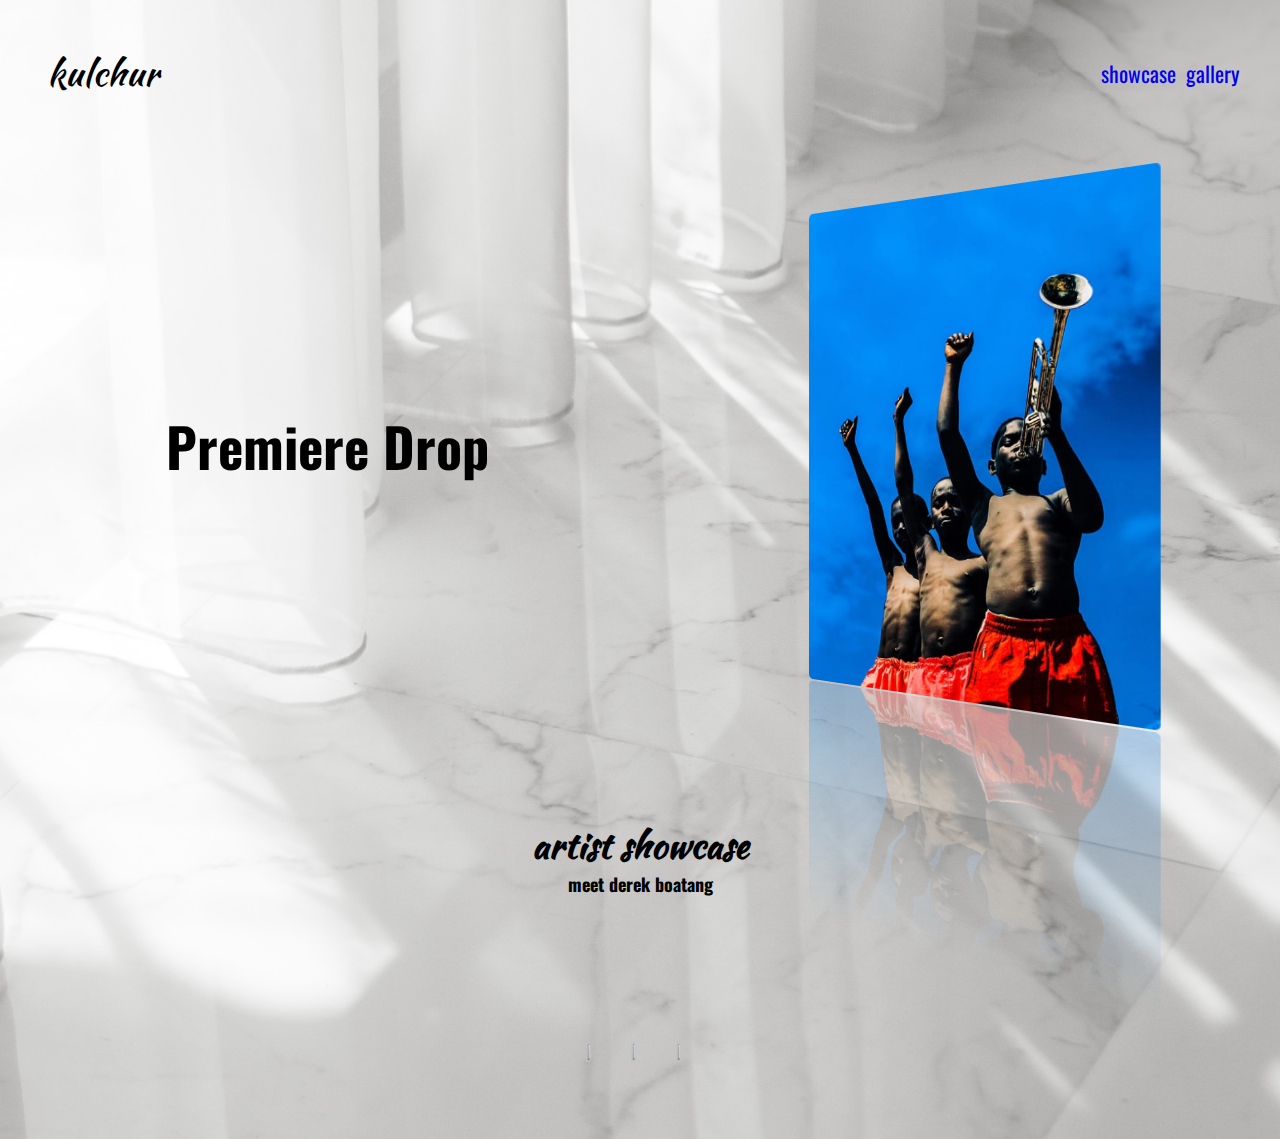
==== index.html @ 21edd9a6 "initial commit" ====
<!DOCTYPE html>
<html lang="en">
	<head>
		<meta charset="UTF-8" />
		<meta http-equiv="X-UA-Compatible" content="IE=edge" />
		<meta name="viewport" content="width=device-width, initial-scale=1.0" />
		<!-- Fonts -->
		<link rel="preconnect" href="https://fonts.googleapis.com" />
		<link rel="preconnect" href="https://fonts.gstatic.com" crossorigin />
		<link
			href="https://fonts.googleapis.com/css2?family=Kaushan+Script&family=Open+Sans&family=Oswald&display=swap"
			rel="stylesheet"
		/>

		<link rel="stylesheet" href="style.css" />
		<script src="script.js" defer></script>
		<title>kulchur</title>
	</head>
	<body>
		<nav class="nav">
			<div class="logo">
				<p class="logo-font kulchur">kulchur</p>
			</div>
			<div class="nav-links">
				<a class="links" href="#">showcase</a
				><a class="links" href="#">gallery</a>
			</div>
		</nav>
		<section class="hero">
			<div class="hero-left">
				<h2 class="hero-text">Premiere Drop</h2>
			</div>
			<div class="hero-right">
				<img
					id="featured-img"
					class="featured-hero"
					src="images/BoatengNFT.jpeg"
					alt=""
				/>
			</div>
		</section>
		<section class="showcase">
			<div class="artist">
				<h3 class="artist-header">artist showcase</h3>
				<h4 class="artist-copy">meet derek boatang</h4>
			</div>
		</section>
		<section class="cards">
			<div class="card-container">
				<img
					class="card-effect"
					src="https://images.unsplash.com/photo-1569390173732-5c735072c80f?ixlib=rb-1.2.1&ixid=eyJhcHBfaWQiOjEyMDd9&auto=format&fit=crop&w=500&q=60"
					alt=""
				/>
				<img
					class="card-effect"
					src="https://images.unsplash.com/photo-1582842195329-6a0baffd2a39?ixlib=rb-1.2.1&ixid=eyJhcHBfaWQiOjEyMDd9&auto=format&fit=crop&w=500&q=60"
					alt=""
				/>
				<img
					class="card-effect"
					src="https://images.unsplash.com/photo-1600722230999-22c256d38cb7?ixlib=rb-1.2.1&ixid=eyJhcHBfaWQiOjEyMDd9&auto=format&fit=crop&w=500&q=60"
					alt=""
				/>
			</div>
		</section>
		<section class="info" id="info1"></section>
		<section class="info" id="info2"></section>
	</body>
</html>
---- style.css ----
/* General Styling */

* {
	margin: 0;
	padding: 0;
	box-sizing: border-box;
	font-size: 18px;
	font-family: "Oswald", sans-serif;
	/* border: 2px solid black; */
}

body {
	background-image: url("images/marble.jpg");
	background-position: center;
	background-repeat: no-repeat;
	background-size: cover;
	width: 100%;
	min-height: 100vh;
}

h2 {
	font-size: 3rem;
}

h3 {
	font-size: 2rem;
}

h4 {
	font-size: 1rem;
}

/* Nav Styling */
.nav {
	display: flex;
	justify-content: space-between;
}

.nav-links {
	display: flex;
	justify-content: space-around;
	align-items: center;
	margin-right: 2rem;
}

.links {
	padding: 5px;
	font-size: 1.2em;
	text-decoration: none;
}

/* "Logo" Styling */

.logo-font {
	margin: 2rem;
	padding: 0.6rem;
}
.kulchur {
	font-family: "Kaushan Script";
	font-size: 2em;
}

/* Hero Styling */

.hero {
	width: 100%;
	display: flex;
	justify-content: space-around;
}

.hero-left {
	display: flex;
	justify-content: center;
	align-items: center;
	padding: 5rem;
}

.hero-right {
	display: flex;
	justify-content: center;
	align-items: center;
	padding: 2.5rem;
}

.featured-hero {
	width: 30vw;
	height: auto;
	-webkit-box-reflect: below 2px
		linear-gradient(transparent, transparent, #0004);
	transform-origin: center;
	transform: perspective(800px) rotateY(-25deg);
	transition: 0.5s;
}

/* Showcase Styling */

.showcase {
	display: flex;
	justify-content: center;
	align-items: center;
}

.artist-header {
	font-family: "Kaushan Script", cursive;
}
.artist {
	width: 70%;
	height: 150px;
	margin: 2rem;
	display: flex;
	flex-direction: column;
	justify-content: center;
	align-items: center;
}

/* Card Styling */

.cards {
	display: grid;
	place-items: center;
}

img {
	width: 25%;
	height: 100%;
	object-fit: cover;
	border-radius: 5px;

	-webkit-box-reflect: below 2px
		linear-gradient(transparent, transparent, #0004);
	transform-origin: center;
	transform: perspective(800px) rotateY(25deg);
	transition: 0.5s;
}

.card-container {
	/* max-width: 600px;
	max-height: 350px; */
	margin: 2rem;
	padding: 2rem;
	display: flex;
	justify-content: center;
	align-items: center;
	gap: 25px;
}

.card-container:hover img,
.hero-right:hover img {
	opacity: 0.3;
}
.card-container img:hover,
.hero-right:hover img {
	transform: perspective(800px) rotateY(0deg);
	opacity: 1;
}

Media queries {
	@media only screen and (max-width: 600px) {
		.hero {
			width: 100%;
			display: flex;
			flex-direction: column;
			justify-content: space-around;
		}

		.hero-left {
			display: flex;
			justify-content: center;
			align-items: center;
			padding: 5rem;
		}

		.hero-right {
			display: flex;
			justify-content: center;
			align-items: center;
			padding: 2.5rem;
		}
	}
}
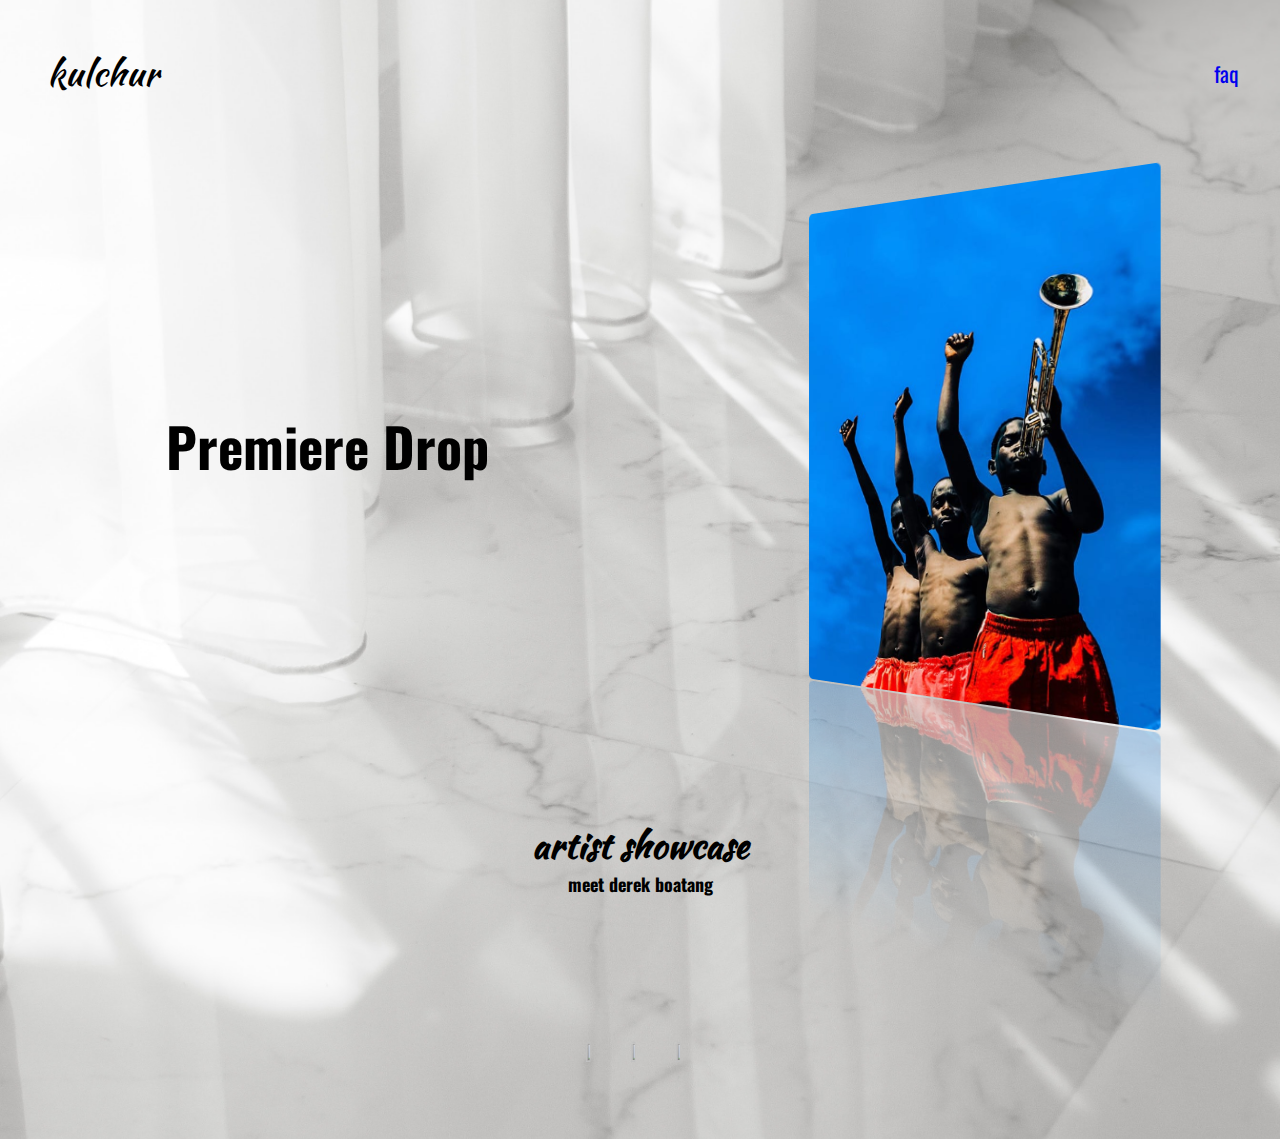
==== commit 6c8bbfd5: "minor changes" ====
--- a/index.html
+++ b/index.html
@@ -22,8 +22,7 @@
 				<p class="logo-font kulchur">kulchur</p>
 			</div>
 			<div class="nav-links">
-				<a class="links" href="#">showcase</a
-				><a class="links" href="#">gallery</a>
+				<a class="links" href="#">faq</a>
 			</div>
 		</nav>
 		<section class="hero">
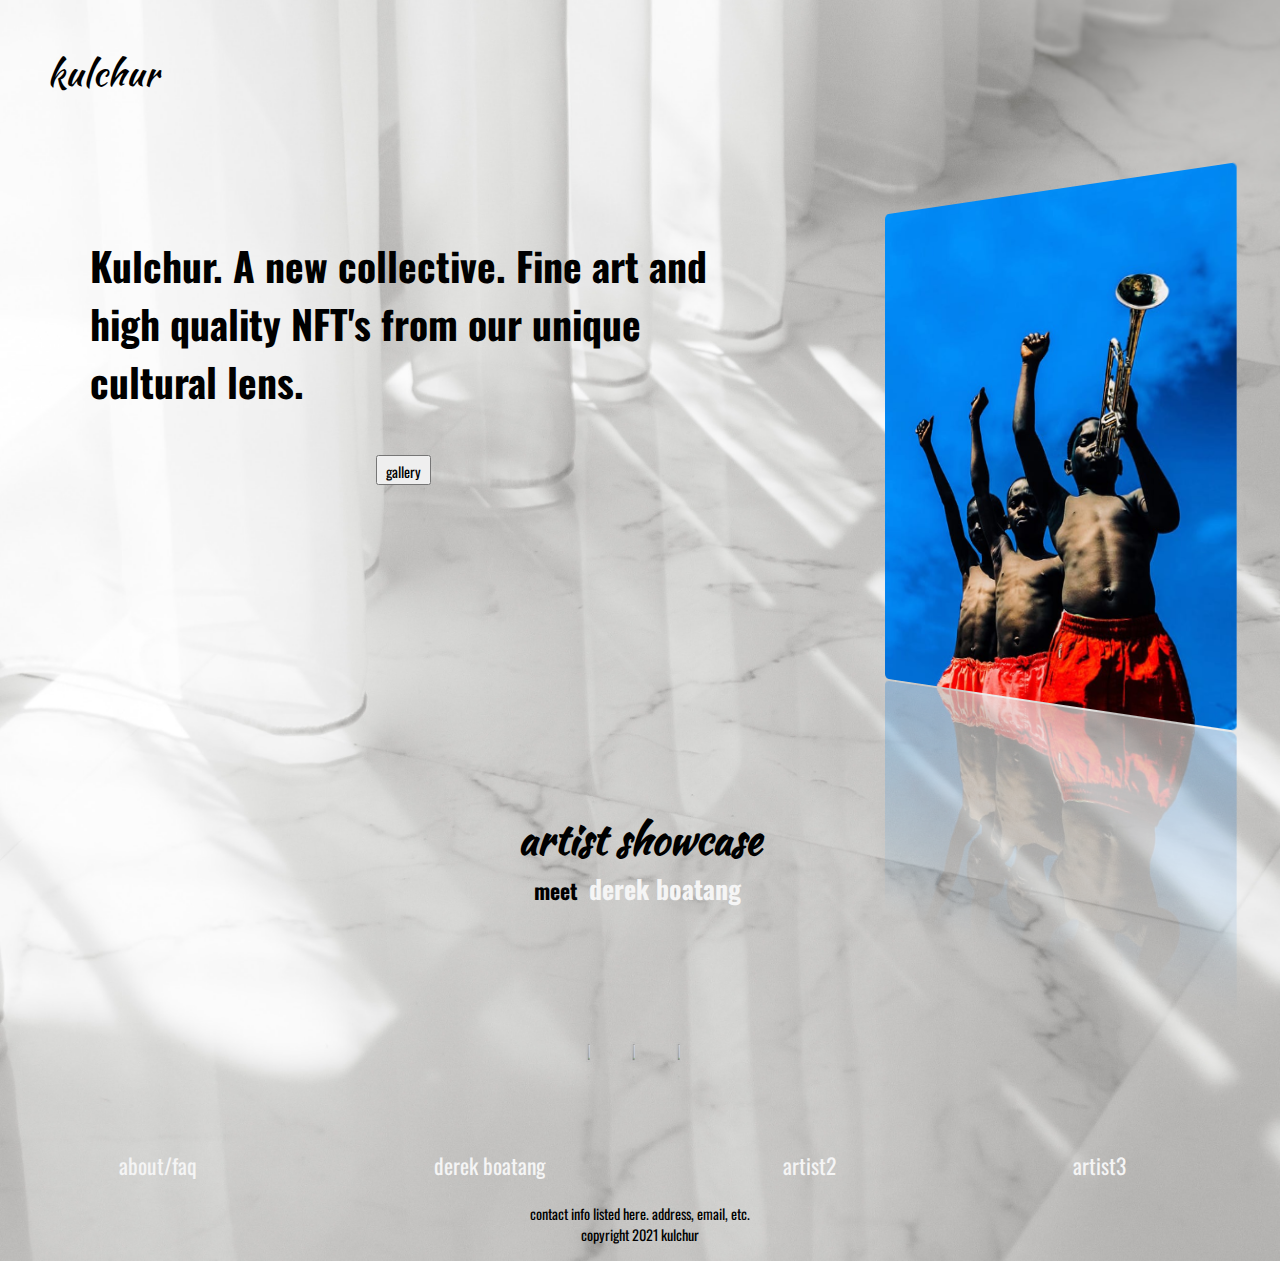
==== commit d4e14bc8: "updates:" ====
--- a/index.html
+++ b/index.html
@@ -12,22 +12,27 @@
 			rel="stylesheet"
 		/>
 
-		<link rel="stylesheet" href="style.css" />
+		<link rel="stylesheet" href="styles/style.css" />
 		<script src="script.js" defer></script>
 		<title>kulchur</title>
 	</head>
 	<body>
-		<nav class="nav">
+		<header class="header">
 			<div class="logo">
 				<p class="logo-font kulchur">kulchur</p>
 			</div>
-			<div class="nav-links">
-				<a class="links" href="#">faq</a>
-			</div>
-		</nav>
+		</header>
 		<section class="hero">
 			<div class="hero-left">
-				<h2 class="hero-text">Premiere Drop</h2>
+				<h2 class="hero-text">
+					Kulchur. A new collective. Fine art and high quality NFT's from our
+					unique cultural lens.
+				</h2>
+				<div class="button-container">
+					<button class="button">
+						<span class="button-text">gallery</span>
+					</button>
+				</div>
 			</div>
 			<div class="hero-right">
 				<img
@@ -40,8 +45,10 @@
 		</section>
 		<section class="showcase">
 			<div class="artist">
-				<h3 class="artist-header">artist showcase</h3>
-				<h4 class="artist-copy">meet derek boatang</h4>
+				<h2 class="artist-header">artist showcase</h2>
+				<h3 class="artist-copy">
+					meet <a class="links" href="/derekboatang">derek boatang</a>
+				</h3>
 			</div>
 		</section>
 		<section class="cards">
@@ -63,7 +70,21 @@
 				/>
 			</div>
 		</section>
-		<section class="info" id="info1"></section>
-		<section class="info" id="info2"></section>
+		<!-- <section class="info" id="info1"></section>
+		<section class="info" id="info2"></section> -->
+		<footer class="footer">
+			<div class="nav-links">
+				<a class="links" href="/about.html">about/faq</a>
+				<a class="links" href="/derekboatang.html">derek boatang</a>
+				<a class="links" href="/artist2.html">artist2</a>
+				<a class="links" href="/artist3.html">artist3</a>
+			</div>
+			<div class="footer-copy">
+				<span class="contact-info"
+					>contact info listed here. address, email, etc.</span
+				>
+				<span class="copyright">copyright 2021 kulchur</span>
+			</div>
+		</footer>
 	</body>
 </html>
--- a/styles/style.css
+++ b/styles/style.css
@@ -0,0 +1,224 @@
+/* General Styling */
+
+* {
+	margin: 0;
+	padding: 0;
+	box-sizing: border-box;
+	font-size: 18px;
+	font-family: "Oswald", sans-serif;
+}
+
+body {
+	background-image: url("/images/marble.jpg");
+	background-position: center;
+	background-repeat: no-repeat;
+	background-size: cover;
+	width: 100%;
+	min-height: 100vh;
+}
+
+h2 {
+	font-size: 2.2rem;
+}
+
+h3 {
+	font-size: 1.2em;
+}
+
+h4 {
+	font-size: 1rem;
+}
+
+span {
+	font-size: 0.8rem;
+}
+
+/* Header Styling */
+.header {
+	display: flex;
+	justify-content: space-between;
+}
+
+/* Link Stying */
+
+a:link {
+	color: whitesmoke;
+}
+
+a:visited {
+	color: gray;
+}
+
+a:hover {
+	color: black;
+}
+
+a:active {
+	color: #018ff9;
+}
+.links {
+	padding: 5px;
+	font-size: 1.2em;
+	text-decoration: none;
+}
+
+/* "Logo" Styling */
+
+.logo-font {
+	margin: 2rem;
+	padding: 0.6rem;
+}
+.kulchur {
+	font-family: "Kaushan Script";
+	font-size: 2em;
+}
+
+/* Hero Styling */
+
+.hero {
+	width: 100%;
+	display: flex;
+	justify-content: space-around;
+}
+
+.hero-left {
+	display: flex;
+	flex-direction: column;
+	padding: 5rem;
+}
+
+.button-container {
+	display: flex;
+	justify-content: center;
+	align-items: center;
+}
+
+.button {
+	margin: 5vh;
+}
+.button-text {
+	padding: 8px;
+}
+.hero-right {
+	display: flex;
+	justify-content: center;
+	align-items: center;
+	padding: 2.5rem;
+}
+
+.featured-hero {
+	width: 30vw;
+	height: auto;
+	-webkit-box-reflect: below 2px
+		linear-gradient(transparent, transparent, #0004);
+	transform-origin: center;
+	transform: perspective(800px) rotateY(-25deg);
+	transition: 0.5s;
+}
+
+/* Showcase Styling */
+
+.showcase {
+	display: flex;
+	justify-content: center;
+	align-items: center;
+}
+
+.artist-header {
+	font-family: "Kaushan Script", cursive;
+	font-size: 2.3rem;
+}
+.artist {
+	width: 70%;
+	height: 150px;
+	margin: 2rem;
+	display: flex;
+	flex-direction: column;
+	justify-content: center;
+	align-items: center;
+}
+
+/* Card Styling */
+
+.cards {
+	display: grid;
+	place-items: center;
+}
+
+img {
+	width: 25%;
+	height: 100%;
+	object-fit: cover;
+	border-radius: 5px;
+
+	-webkit-box-reflect: below 2px
+		linear-gradient(transparent, transparent, #0004);
+	transform-origin: center;
+	transform: perspective(800px) rotateY(25deg);
+	transition: 0.5s;
+}
+
+.card-container {
+	/* max-width: 600px;
+	max-height: 350px; */
+
+	display: flex;
+	justify-content: center;
+	align-items: center;
+	gap: 25px;
+	margin: 2rem;
+	margin-bottom: 2.3rem;
+	padding: 2rem;
+}
+
+.card-container:hover img,
+.hero-right:hover img {
+	opacity: 0.3;
+}
+.card-container img:hover,
+.hero-right:hover img {
+	transform: perspective(800px) rotateY(0deg);
+	opacity: 1;
+}
+
+/* Footer styling */
+
+.nav-links {
+	display: flex;
+	justify-content: space-around;
+	align-items: center;
+	margin-right: 2rem;
+}
+
+.footer-copy {
+	display: flex;
+	flex-direction: column;
+	justify-content: center;
+	align-items: center;
+	margin: 0.9rem;
+}
+
+Media queries {
+	@media only screen and (max-width: 600px) {
+		.hero {
+			width: 100%;
+			display: flex;
+			flex-direction: column;
+			justify-content: space-around;
+		}
+
+		.hero-left {
+			display: flex;
+			justify-content: center;
+			align-items: center;
+			padding: 5rem;
+		}
+
+		.hero-right {
+			display: flex;
+			justify-content: center;
+			align-items: center;
+			padding: 2.5rem;
+		}
+	}
+}
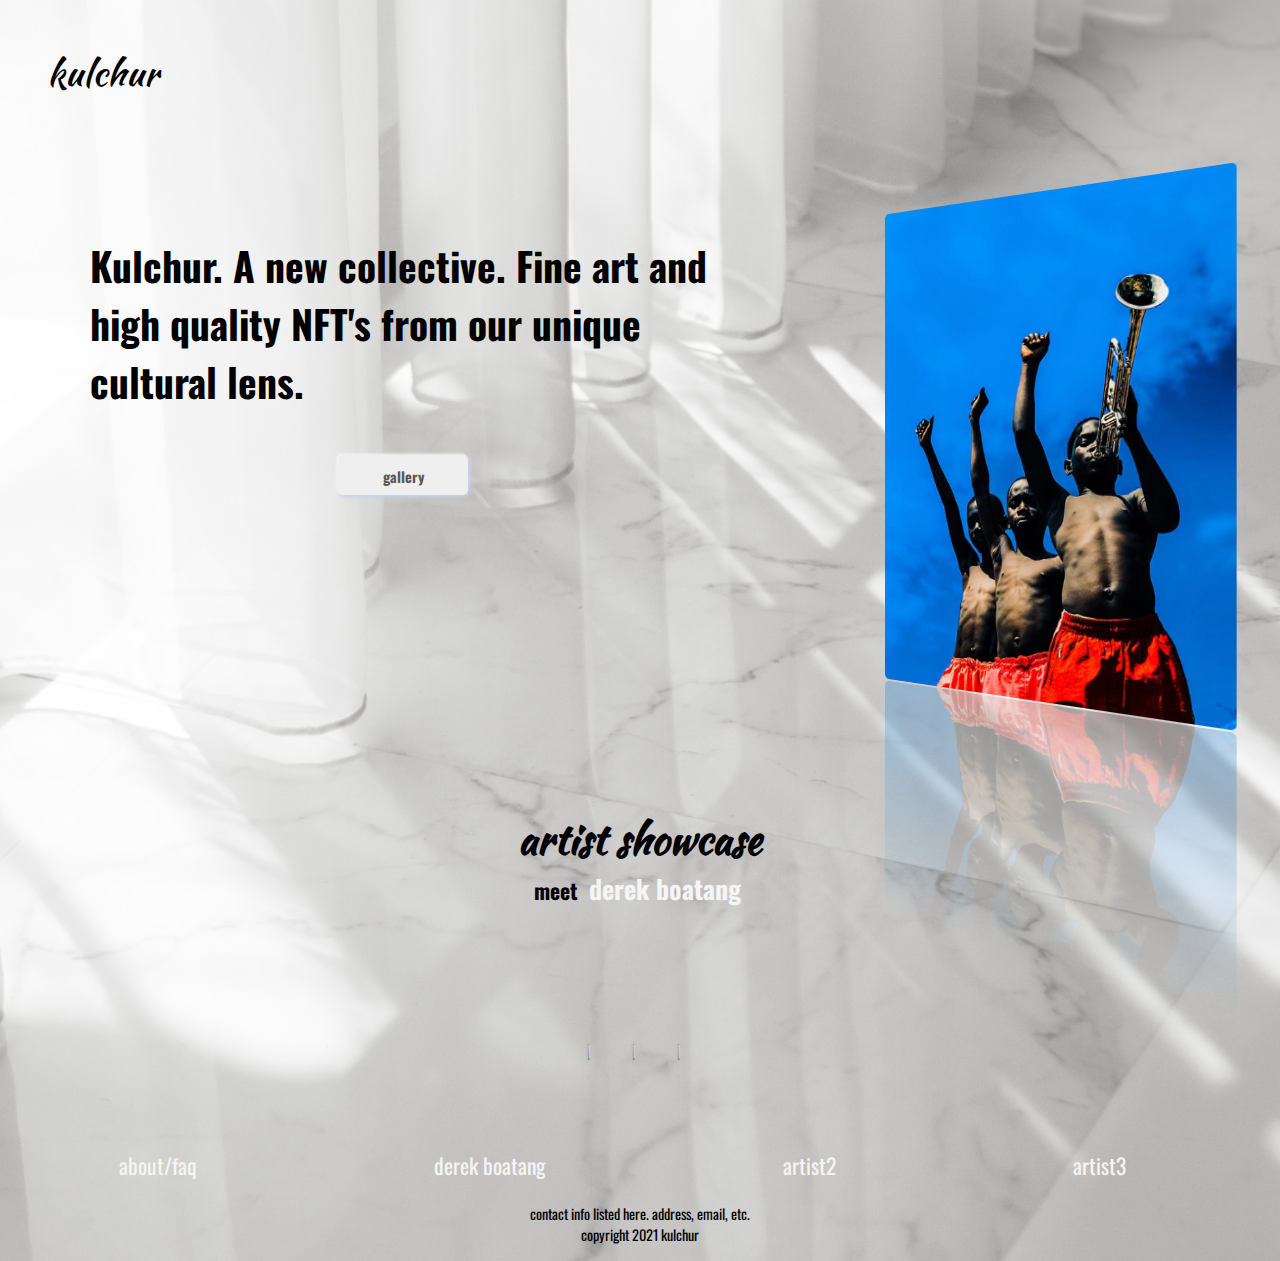
==== commit 7289abe7: "done" ====
--- a/index.html
+++ b/index.html
@@ -28,10 +28,13 @@
 					Kulchur. A new collective. Fine art and high quality NFT's from our
 					unique cultural lens.
 				</h2>
+
 				<div class="button-container">
-					<button class="button">
-						<span class="button-text">gallery</span>
-					</button>
+					<a href="app.kulchur.io">
+						<button class="button css-button-neumorphic">
+							<span class="button-text">gallery</span>
+						</button>
+					</a>
 				</div>
 			</div>
 			<div class="hero-right">
@@ -58,11 +61,7 @@
 					src="https://images.unsplash.com/photo-1569390173732-5c735072c80f?ixlib=rb-1.2.1&ixid=eyJhcHBfaWQiOjEyMDd9&auto=format&fit=crop&w=500&q=60"
 					alt=""
 				/>
-				<img
-					class="card-effect"
-					src="https://images.unsplash.com/photo-1582842195329-6a0baffd2a39?ixlib=rb-1.2.1&ixid=eyJhcHBfaWQiOjEyMDd9&auto=format&fit=crop&w=500&q=60"
-					alt=""
-				/>
+				<img class="card-effect" src="/images/frontpage1.jpg" alt="" />
 				<img
 					class="card-effect"
 					src="https://images.unsplash.com/photo-1600722230999-22c256d38cb7?ixlib=rb-1.2.1&ixid=eyJhcHBfaWQiOjEyMDd9&auto=format&fit=crop&w=500&q=60"
--- a/styles/style.css
+++ b/styles/style.css
@@ -60,6 +60,28 @@
 	padding: 5px;
 	font-size: 1.2em;
 	text-decoration: none;
+}
+
+/* Button Style */
+.css-button-neumorphic {
+	min-width: 130px;
+	height: 40px;
+	color: #fff;
+	padding: 5px 10px;
+	font-weight: bold;
+	cursor: pointer;
+	transition: all 0.3s ease;
+	position: relative;
+	display: inline-block;
+	outline: none;
+	border-radius: 5px;
+	border: none;
+	background: #efefef;
+	box-shadow: 2px 2px 4px #c8d0e7, -1px -1px 3px #fff;
+	color: #585858;
+}
+.css-button-neumorphic:active {
+	box-shadow: inset 1px 1px 3px #c8d0e7, inset -1px -1px 3px #fff;
 }
 
 /* "Logo" Styling */
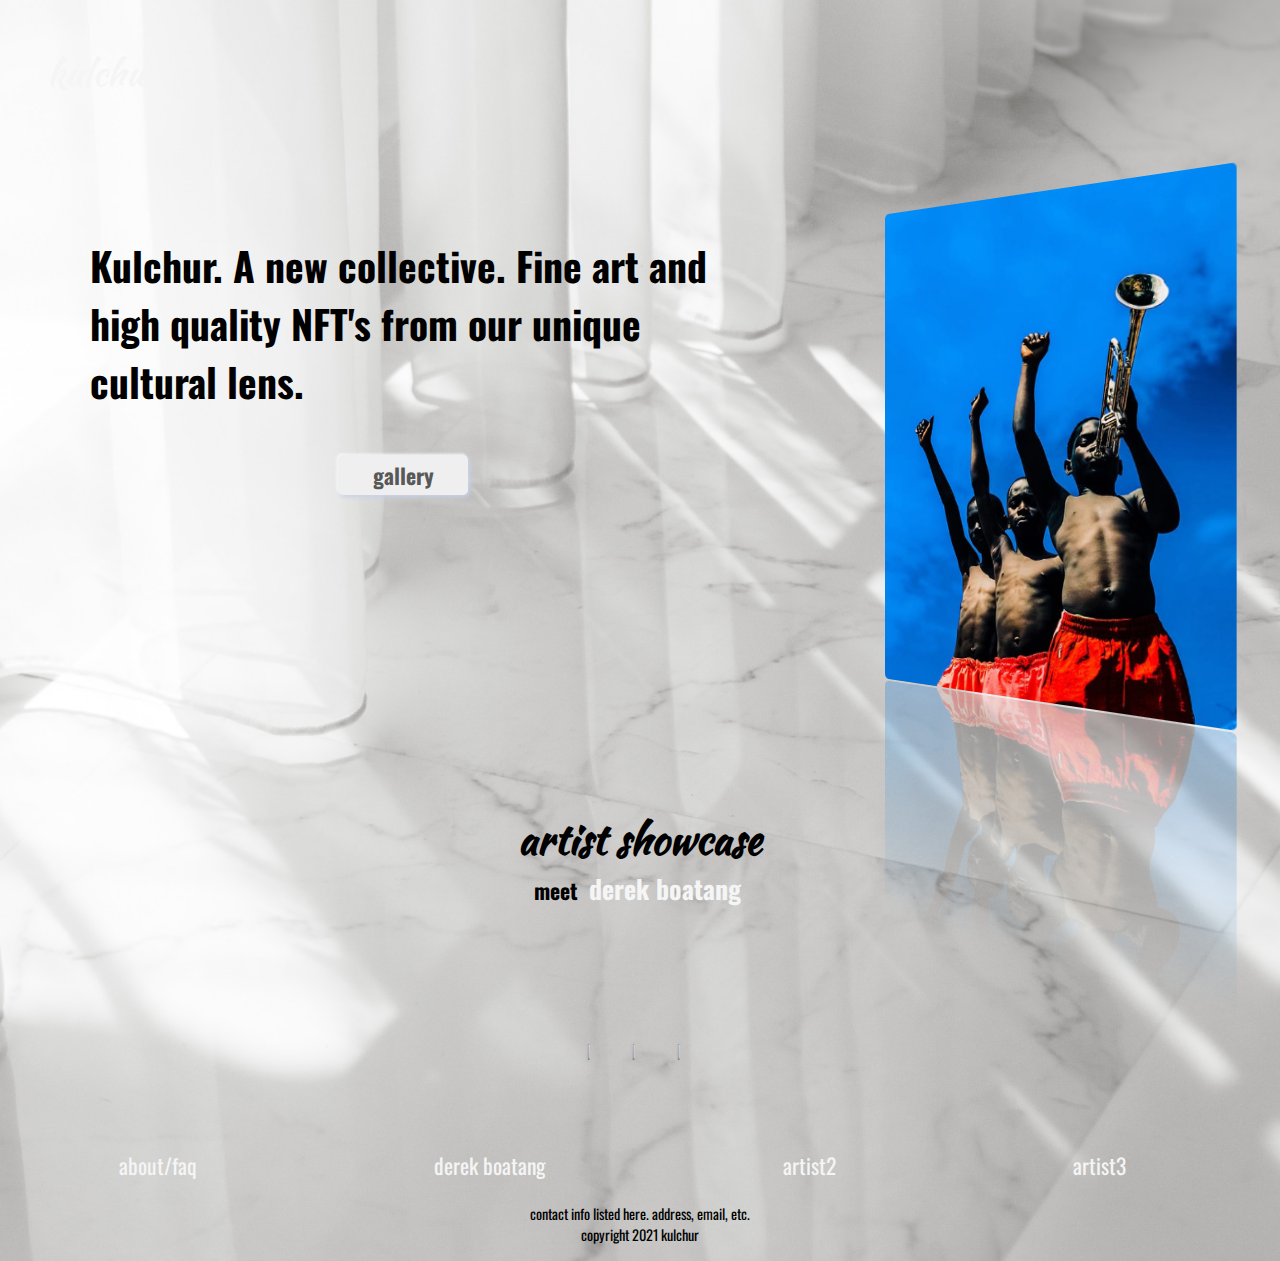
==== commit 96914110: "final touches" ====
--- a/index.html
+++ b/index.html
@@ -19,7 +19,9 @@
 	<body>
 		<header class="header">
 			<div class="logo">
-				<p class="logo-font kulchur">kulchur</p>
+				<a id="home-logo" href="/index.html">
+					<p class="logo-font kulchur">kulchur</p></a
+				>
 			</div>
 		</header>
 		<section class="hero">
@@ -31,7 +33,9 @@
 
 				<div class="button-container">
 					<a href="app.kulchur.io">
-						<button class="button css-button-neumorphic">
+						<button
+							class="button css-button-neumorphic gallery-button-container"
+						>
 							<span class="button-text">gallery</span>
 						</button>
 					</a>
@@ -50,7 +54,7 @@
 			<div class="artist">
 				<h2 class="artist-header">artist showcase</h2>
 				<h3 class="artist-copy">
-					meet <a class="links" href="/derekboatang">derek boatang</a>
+					meet <a class="links" href="/derekboatang.html">derek boatang</a>
 				</h3>
 			</div>
 		</section>
@@ -61,7 +65,11 @@
 					src="https://images.unsplash.com/photo-1569390173732-5c735072c80f?ixlib=rb-1.2.1&ixid=eyJhcHBfaWQiOjEyMDd9&auto=format&fit=crop&w=500&q=60"
 					alt=""
 				/>
-				<img class="card-effect" src="/images/frontpage1.jpg" alt="" />
+				<img
+					class="card-effect"
+					src="https://images.unsplash.com/photo-1582842195329-6a0baffd2a39?ixlib=rb-1.2.1&ixid=eyJhcHBfaWQiOjEyMDd9&auto=format&fit=crop&w=500&q=60"
+					alt=""
+				/>
 				<img
 					class="card-effect"
 					src="https://images.unsplash.com/photo-1600722230999-22c256d38cb7?ixlib=rb-1.2.1&ixid=eyJhcHBfaWQiOjEyMDd9&auto=format&fit=crop&w=500&q=60"
--- a/styles/style.css
+++ b/styles/style.css
@@ -6,6 +6,7 @@
 	box-sizing: border-box;
 	font-size: 18px;
 	font-family: "Oswald", sans-serif;
+	text-decoration: none;
 }
 
 body {
@@ -17,6 +18,10 @@
 	min-height: 100vh;
 }
 
+h1 {
+	font-size: 2.8rem;
+}
+
 h2 {
 	font-size: 2.2rem;
 }
@@ -56,6 +61,7 @@
 a:active {
 	color: #018ff9;
 }
+
 .links {
 	padding: 5px;
 	font-size: 1.2em;
@@ -80,8 +86,39 @@
 	box-shadow: 2px 2px 4px #c8d0e7, -1px -1px 3px #fff;
 	color: #585858;
 }
-.css-button-neumorphic:active {
+.css-button-neumorphic:hover {
 	box-shadow: inset 1px 1px 3px #c8d0e7, inset -1px -1px 3px #fff;
+}
+
+.socialite-button {
+	height: 40px;
+	color: #fff;
+	padding: 5px 10px;
+	font-weight: bold;
+	cursor: pointer;
+	transition: all 0.3s ease;
+	position: relative;
+	display: inline-block;
+	outline: none;
+	border-radius: 5px;
+	border: none;
+	background: #efefef;
+	box-shadow: 2px 2px 4px #c8d0e7, -1px -1px 3px #fff;
+	color: #585858;
+}
+.socialite-button:hover {
+	box-shadow: inset 1px 1px 3px #c8d0e7, inset -1px -1px 3px #fff;
+}
+
+.button-text {
+	font-size: 1.2rem;
+	text-decoration: none;
+}
+
+.gallery-button-container {
+	display: flex;
+	justify-content: center;
+	align-items: center;
 }
 
 /* "Logo" Styling */
@@ -89,6 +126,7 @@
 .logo-font {
 	margin: 2rem;
 	padding: 0.6rem;
+	text-decoration: none;
 }
 .kulchur {
 	font-family: "Kaushan Script";
@@ -244,3 +282,79 @@
 		}
 	}
 }
+
+/* Artist Info Styling */
+
+.nft-container {
+	display: flex;
+	justify-content: center;
+	align-items: center;
+}
+
+.artist-info-container {
+	/* width: 100vw; */
+	display: flex;
+	justify-content: center;
+	margin: 2.5rem;
+}
+.artist-details-container {
+	display: flex;
+	flex-direction: column;
+	justify-content: space-around;
+	align-items: center;
+}
+
+.social-container {
+	display: flex;
+	justify-content: center;
+	align-items: center;
+}
+
+.button-container {
+	display: flex;
+	justify-content: center;
+	align-items: center;
+}
+
+.social {
+	height: 85%;
+	width: auto;
+}
+
+/* About Styling */
+
+.about-page-container {
+	display: flex;
+	flex-direction: column;
+	justify-content: center;
+	align-items: center;
+}
+
+.about-copy,
+.faq {
+	padding: 5vw;
+}
+
+/* FAQ */
+
+.faq-item {
+	display: flex;
+	flex-direction: column;
+	justify-content: center;
+	align-items: space-between;
+}
+
+.question,
+.answer {
+	padding: 8px;
+	display: flex;
+	justify-content: center;
+	align-items: center;
+}
+
+.question {
+	font-size: 1.4rem;
+}
+.answer {
+	font-size: 1rem;
+}
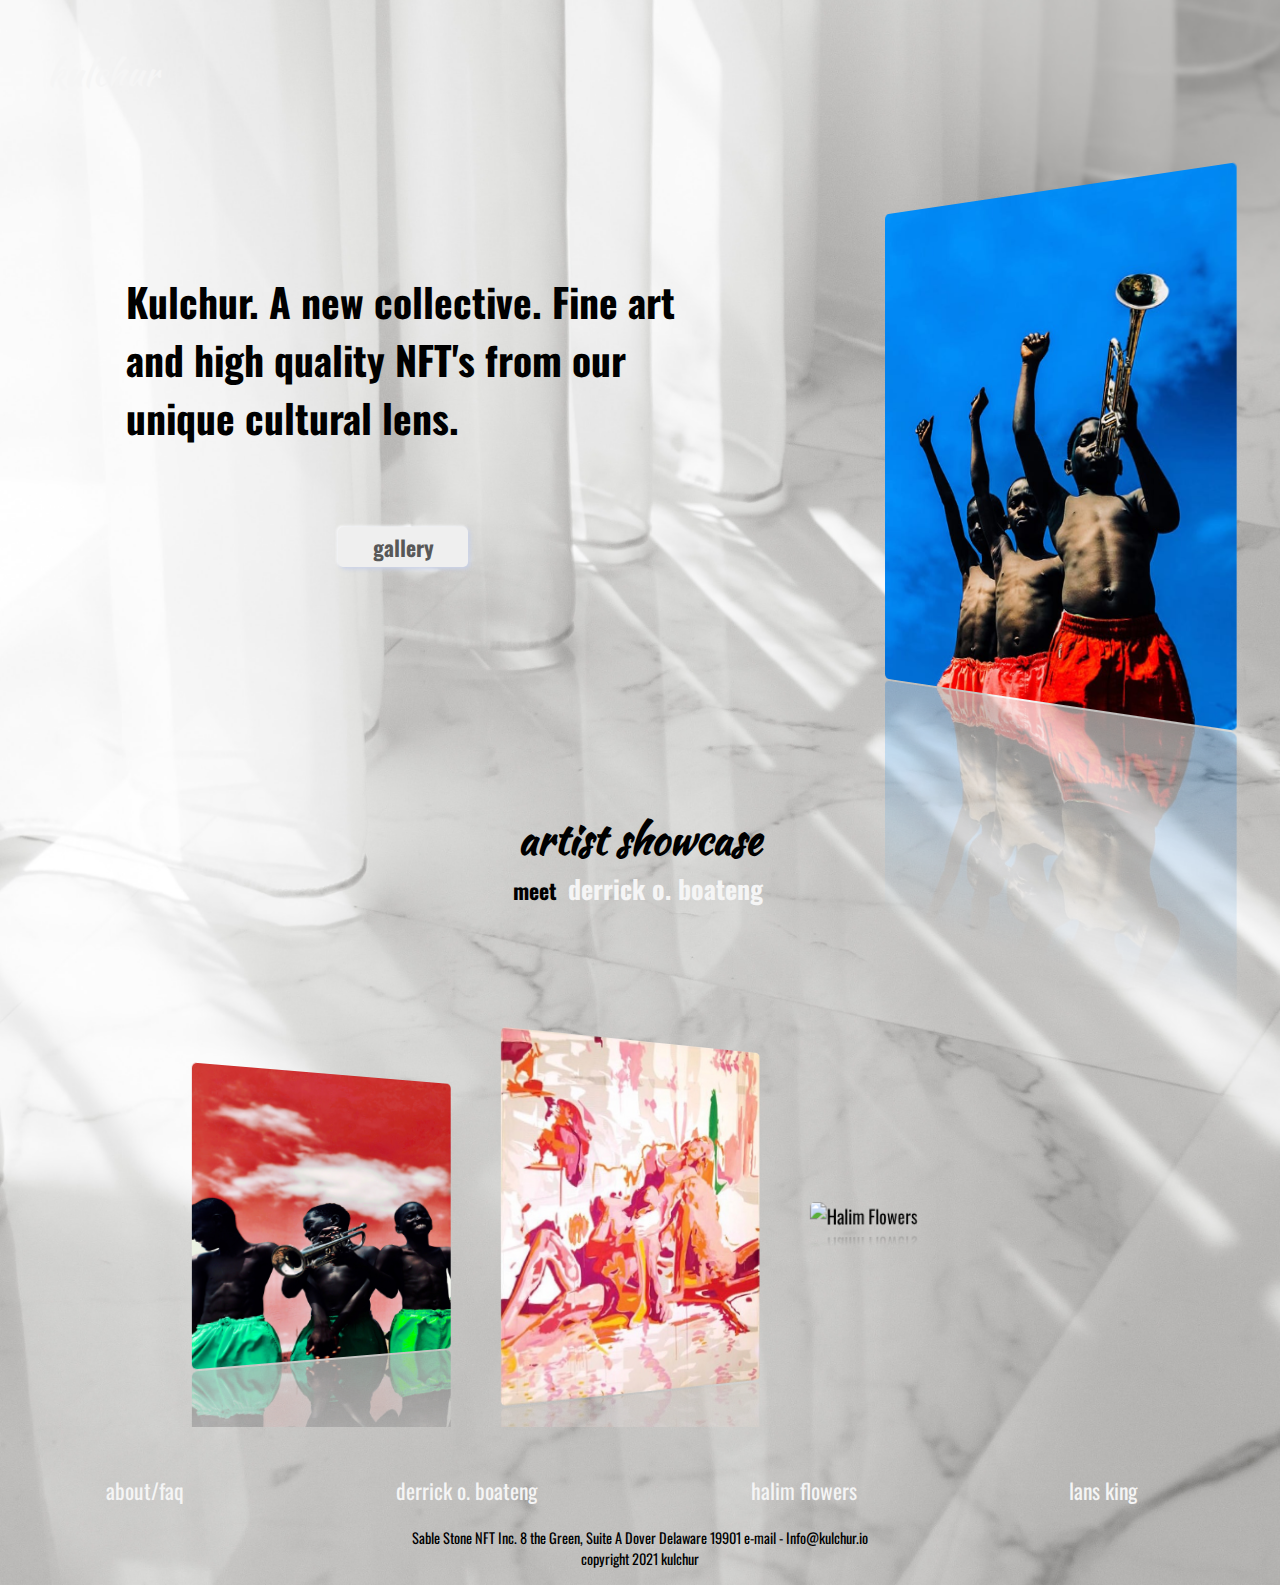
==== commit c1f72dc6: "final commit" ====
--- a/index.html
+++ b/index.html
@@ -11,12 +11,12 @@
 			href="https://fonts.googleapis.com/css2?family=Kaushan+Script&family=Open+Sans&family=Oswald&display=swap"
 			rel="stylesheet"
 		/>
-
+		<!-- Main Stylesheet -->
 		<link rel="stylesheet" href="styles/style.css" />
-		<script src="script.js" defer></script>
 		<title>kulchur</title>
 	</head>
 	<body>
+		<!-- Header -->
 		<header class="header">
 			<div class="logo">
 				<a id="home-logo" href="/index.html">
@@ -24,13 +24,16 @@
 				>
 			</div>
 		</header>
+		<!-- Hero -->
 		<section class="hero">
 			<div class="hero-left">
-				<h2 class="hero-text">
-					Kulchur. A new collective. Fine art and high quality NFT's from our
-					unique cultural lens.
-				</h2>
-
+				<div class="hero-text-wrap">
+					<h2 class="hero-text">
+						Kulchur. A new collective. Fine art and high quality NFT's from our
+						unique cultural lens.
+					</h2>
+				</div>
+				<!-- Gallery Button -->
 				<div class="button-container">
 					<a href="app.kulchur.io">
 						<button
@@ -41,6 +44,7 @@
 					</a>
 				</div>
 			</div>
+			<!-- Featured NFT Image -->
 			<div class="hero-right">
 				<img
 					id="featured-img"
@@ -50,45 +54,44 @@
 				/>
 			</div>
 		</section>
+		<!-- Artist Showcase -->
 		<section class="showcase">
 			<div class="artist">
 				<h2 class="artist-header">artist showcase</h2>
 				<h3 class="artist-copy">
-					meet <a class="links" href="/derekboatang.html">derek boatang</a>
+					meet
+					<a class="links" href="/derrickoboateng.html">derrick o. boateng</a>
 				</h3>
 			</div>
 		</section>
+		<!-- Card Container Section -->
 		<section class="cards">
 			<div class="card-container">
 				<img
 					class="card-effect"
-					src="https://images.unsplash.com/photo-1569390173732-5c735072c80f?ixlib=rb-1.2.1&ixid=eyJhcHBfaWQiOjEyMDd9&auto=format&fit=crop&w=500&q=60"
-					alt=""
+					src="images/frontpage1.jpg"
+					alt="Music Makes The Pain Fade"
 				/>
+				<img class="card-effect" src="images/frontpage2.jpg" alt="" />
 				<img
 					class="card-effect"
-					src="https://images.unsplash.com/photo-1582842195329-6a0baffd2a39?ixlib=rb-1.2.1&ixid=eyJhcHBfaWQiOjEyMDd9&auto=format&fit=crop&w=500&q=60"
-					alt=""
-				/>
-				<img
-					class="card-effect"
-					src="https://images.unsplash.com/photo-1600722230999-22c256d38cb7?ixlib=rb-1.2.1&ixid=eyJhcHBfaWQiOjEyMDd9&auto=format&fit=crop&w=500&q=60"
-					alt=""
+					src="images/frontpage3.png"
+					alt="Halim Flowers"
 				/>
 			</div>
 		</section>
-		<!-- <section class="info" id="info1"></section>
-		<section class="info" id="info2"></section> -->
+		<!-- Footer Section -->
 		<footer class="footer">
 			<div class="nav-links">
 				<a class="links" href="/about.html">about/faq</a>
-				<a class="links" href="/derekboatang.html">derek boatang</a>
-				<a class="links" href="/artist2.html">artist2</a>
-				<a class="links" href="/artist3.html">artist3</a>
+				<a class="links" href="/derrickoboateng.html">derrick o. boateng</a>
+				<a class="links" href="/halimflowers.html">halim flowers</a>
+				<a class="links" href="/lansking.html">lans king</a>
 			</div>
 			<div class="footer-copy">
 				<span class="contact-info"
-					>contact info listed here. address, email, etc.</span
+					>Sable Stone NFT Inc. 8 the Green, Suite A Dover Delaware 19901 e-mail
+					- Info@kulchur.io</span
 				>
 				<span class="copyright">copyright 2021 kulchur</span>
 			</div>
--- a/styles/style.css
+++ b/styles/style.css
@@ -39,6 +39,7 @@
 }
 
 /* Header Styling */
+
 .header {
 	display: flex;
 	justify-content: space-between;
@@ -68,7 +69,8 @@
 	text-decoration: none;
 }
 
-/* Button Style */
+/* Button Styling */
+
 .css-button-neumorphic {
 	min-width: 130px;
 	height: 40px;
@@ -121,7 +123,7 @@
 	align-items: center;
 }
 
-/* "Logo" Styling */
+/* Logo Styling */
 
 .logo-font {
 	margin: 2rem;
@@ -144,6 +146,7 @@
 .hero-left {
 	display: flex;
 	flex-direction: column;
+	align-items: center;
 	padding: 5rem;
 }
 
@@ -151,6 +154,16 @@
 	display: flex;
 	justify-content: center;
 	align-items: center;
+}
+
+.hero-text-wrap {
+	display: flex;
+	justify-content: center;
+	align-items: center;
+}
+
+.hero-text {
+	padding: 2rem;
 }
 
 .button {
@@ -229,6 +242,7 @@
 	margin: 2rem;
 	margin-bottom: 2.3rem;
 	padding: 2rem;
+	overflow: hidden;
 }
 
 .card-container:hover img,
@@ -257,6 +271,8 @@
 	align-items: center;
 	margin: 0.9rem;
 }
+
+/* Media Queries */
 
 Media queries {
 	@media only screen and (max-width: 600px) {
